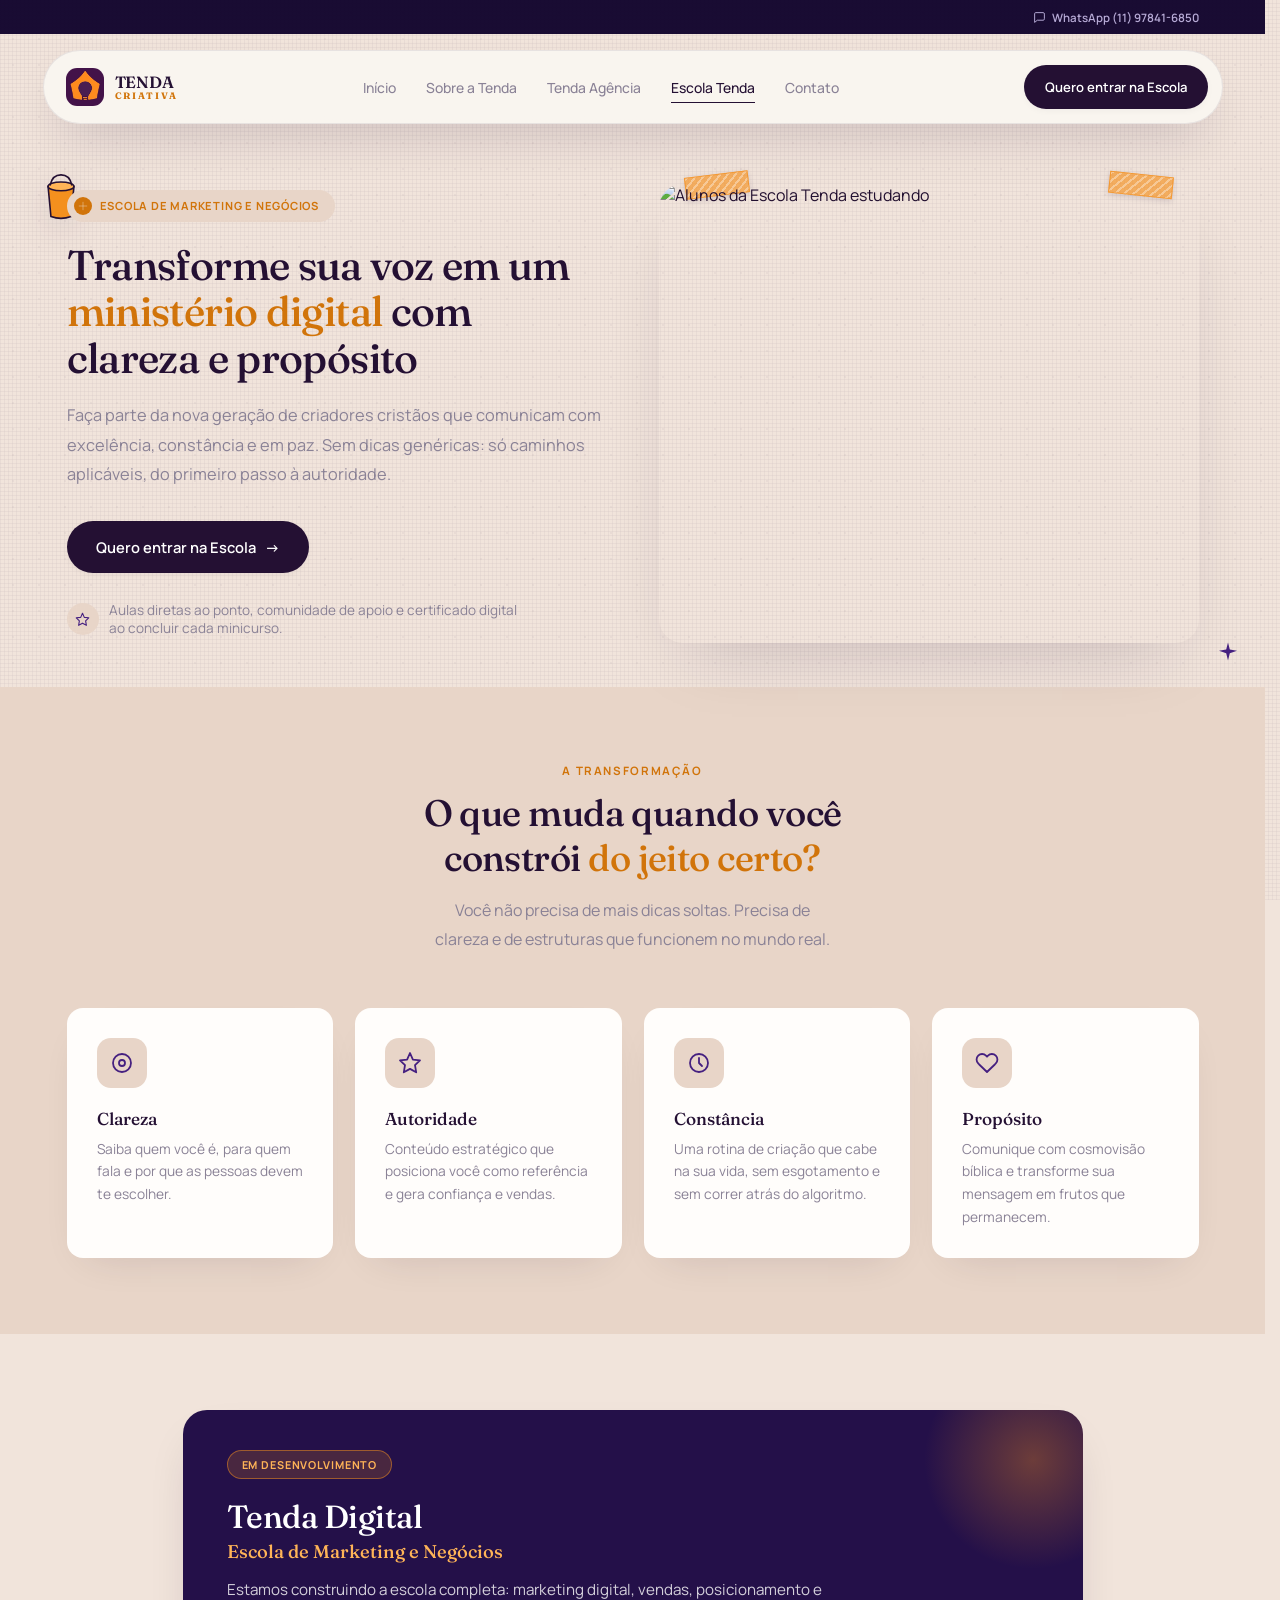
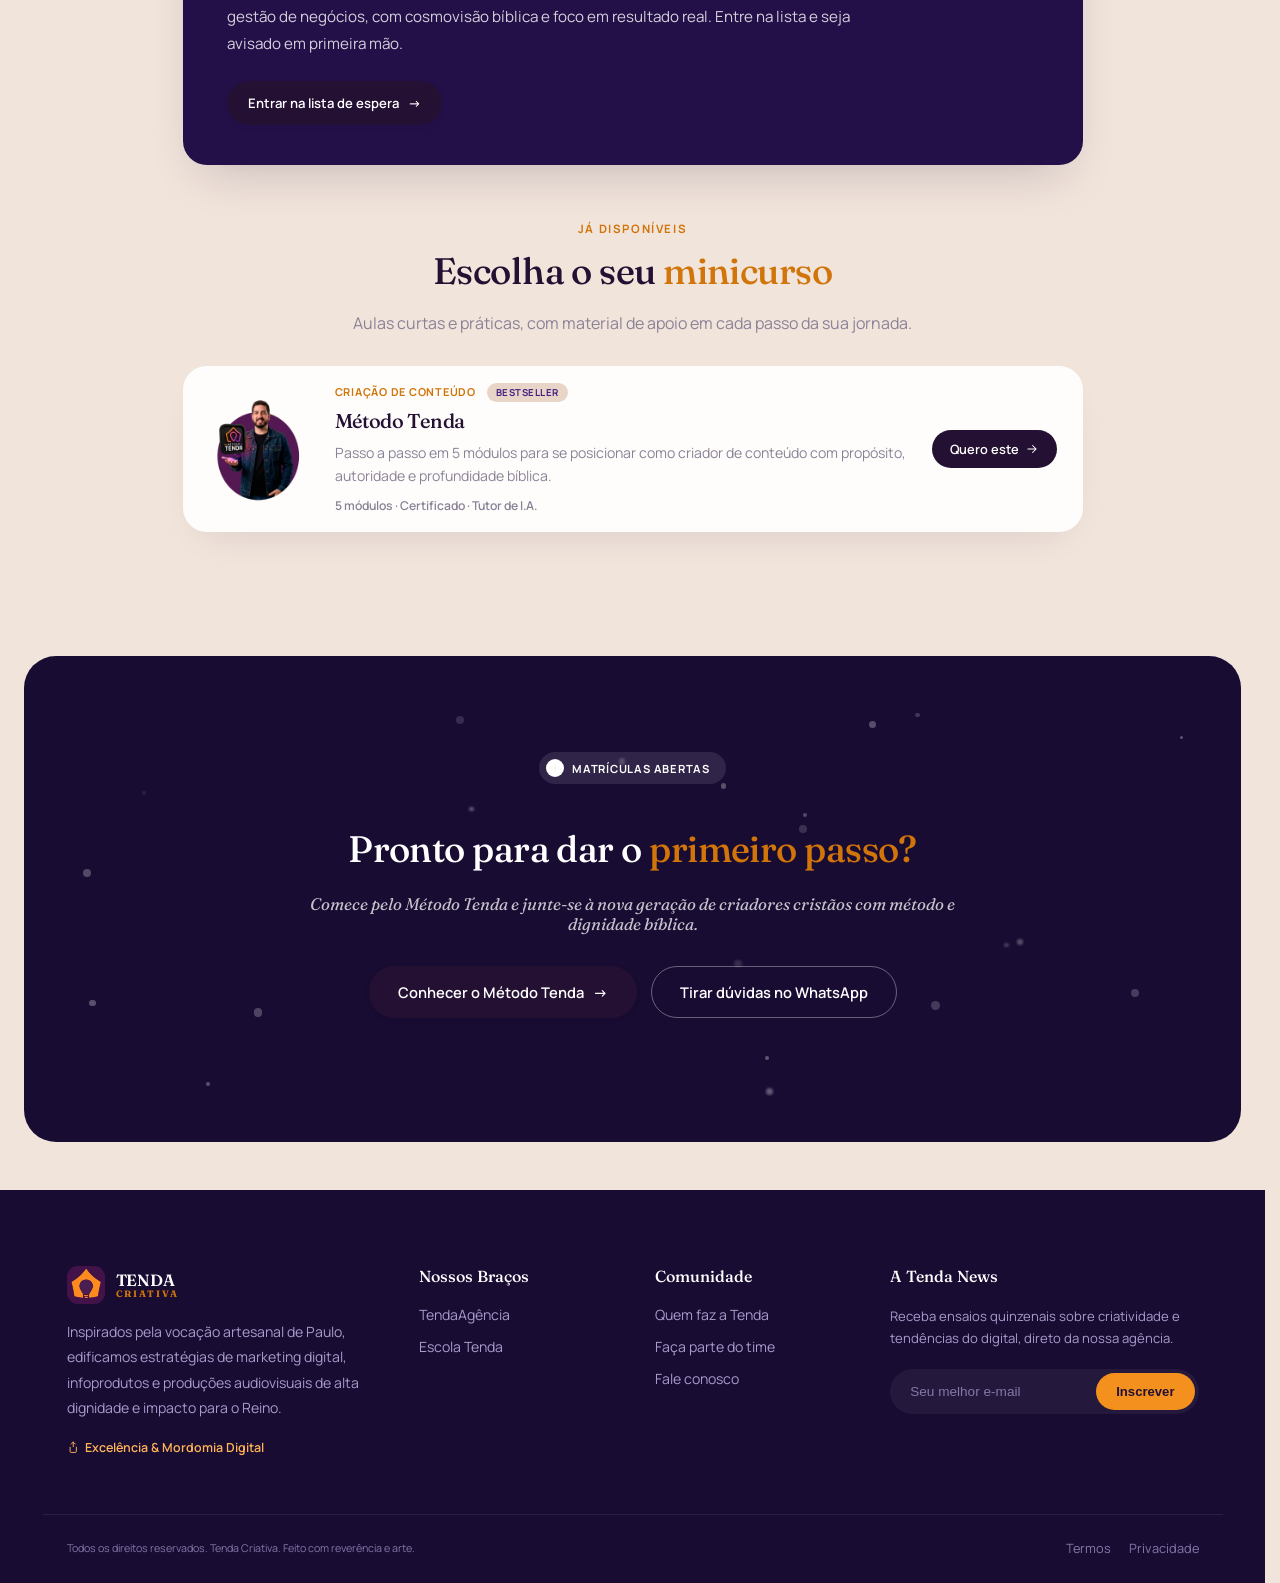
==== escola-tenda.html @ 38c7b7b1 "Add files via upload" ====
<!DOCTYPE html>
<html lang="pt-BR">
<head>
<meta charset="UTF-8">
<meta name="viewport" content="width=device-width, initial-scale=1.0">
<title>Escola Tenda | Cursos de Criação de Conteúdo para Cristãos</title>
<meta name="description" content="Escola Tenda: minicursos práticos para criadores de conteúdo cristãos. Aprenda a se posicionar com clareza, autoridade e propósito nas redes sociais.">
<meta name="keywords" content="curso de criação de conteúdo cristão, curso marketing digital cristão, escola tenda, minicurso para cristãos, posicionamento digital cristão">
<meta name="robots" content="index, follow, max-image-preview:large">
<meta name="author" content="Tenda Criativa">
<meta name="theme-color" content="#241049">
<link rel="canonical" href="https://www.tendacriativa.com.br/escola-tenda">
<meta property="og:type" content="website">
<meta property="og:locale" content="pt_BR">
<meta property="og:site_name" content="Tenda Criativa">
<meta property="og:title" content="Escola Tenda | Cursos de Criação de Conteúdo para Cristãos">
<meta property="og:description" content="Escola Tenda: minicursos práticos para criadores de conteúdo cristãos. Aprenda a se posicionar com clareza, autoridade e propósito nas redes sociais.">
<meta property="og:url" content="https://www.tendacriativa.com.br/escola-tenda">
<meta property="og:image" content="https://www.tendacriativa.com.br/assets/img/logo.jpg">
<meta name="twitter:card" content="summary_large_image">
<meta name="twitter:title" content="Escola Tenda | Cursos de Criação de Conteúdo para Cristãos">
<meta name="twitter:description" content="Escola Tenda: minicursos práticos para criadores de conteúdo cristãos. Aprenda a se posicionar com clareza, autoridade e propósito nas redes sociais.">
<meta name="twitter:image" content="https://www.tendacriativa.com.br/assets/img/logo.jpg">
<script type="application/ld+json">{"@context":"https://schema.org","@type":"EducationalOrganization","name":"Escola Tenda","url":"https://www.tendacriativa.com.br/escola-tenda","parent":{"@type":"Organization","name":"Tenda Criativa","url":"https://www.tendacriativa.com.br/"}}</script>
<link rel="preconnect" href="https://fonts.googleapis.com">
<link href="https://fonts.googleapis.com/css2?family=Fraunces:opsz,wght@9..144,500;9..144,600;9..144,700&family=Manrope:wght@400;500;600;700;800&display=swap" rel="stylesheet">
<link rel="stylesheet" href="assets/css/style.css">
<link rel="icon" type="image/jpeg" href="assets/img/logo.jpg">
</head>
<body>

<div class="bg-blobs" aria-hidden="true"></div>

<!-- HEADER -->
<header class="site-header" id="header">
  <div class="topbar">
    <div class="container">
      <a href="https://wa.me/5511978416850?text=Ol%C3%A1%2C%20vim%20do%20site%20e%20gostaria%20de%20mais%20informa%C3%A7%C3%B5es%20sobre%20a%20Tenda%20Criativa." target="_blank" rel="noopener"><svg class="icon" viewBox="0 0 24 24"><path d="M21 15a2 2 0 01-2 2H8l-5 4V5a2 2 0 012-2h14a2 2 0 012 2z"/></svg>WhatsApp (11) 97841-6850</a>
    </div>
  </div>
  <div class="header-bar">
    <div class="header-inner">
      <a href="home" class="logo">
        <span class="logo-mark"><img src="assets/img/logo.jpg" alt="Logo Tenda Criativa"></span>
        <span class="logo-word"><b>TENDA</b><span>CRIATIVA</span></span>
      </a>
      <nav class="nav" id="nav">
        <a href="home">Início</a>
        <a href="sobre">Sobre a Tenda</a>
        <a href="tenda-agencia">Tenda Agência</a>
        <a href="escola-tenda" class="active">Escola Tenda</a>
        <a href="https://wa.me/5511978416850?text=Ol%C3%A1%2C%20vim%20do%20site%20e%20gostaria%20de%20mais%20informa%C3%A7%C3%B5es%20sobre%20a%20Tenda%20Criativa." target="_blank" rel="noopener">Contato</a>
      </nav>
      <a href="#minicursos" class="btn btn-primary btn-sm">Quero entrar na Escola</a>
      <button class="menu-toggle" id="menuToggle" aria-label="menu">
        <span></span><span></span><span></span>
      </button>
    </div>
  </div>
</header>

<!-- HERO -->
<section class="class-hero">
  <div class="doodle-layer" aria-hidden="true">
    <div class="doodle" style="--r:-9deg;top:8%;left:3%;width:46px;height:52px;animation-delay:.4s">
      <svg viewBox="0 0 64 72"><path d="M14 24 L50 24 L46 66 Q32 71 18 66 Z" fill="#f4901e" stroke="#241033" stroke-width="2.2" stroke-linejoin="round"/><ellipse cx="32" cy="24" rx="18" ry="6" fill="#ffb457" stroke="#241033" stroke-width="2.2"/><path d="M17 22 Q20 8 32 8 Q44 8 47 22" fill="none" stroke="#241033" stroke-width="2.2" stroke-linecap="round"/></svg>
    </div>
    <div class="doodle" style="--r:8deg;bottom:4%;right:2%;width:24px;height:24px;animation-delay:1s">
      <svg viewBox="0 0 40 40"><path d="M20 4 L23 16 L35 18 L23 22 L20 34 L17 22 L5 18 L17 16 Z" fill="#452080"/></svg>
    </div>
  </div>
  <div class="container class-hero-grid">
    <div data-reveal>
      <span class="pill pill-orange"><span class="pill-dot"><svg viewBox="0 0 24 24"><path d="M12 2v20M2 12h20"/></svg></span>Escola de Marketing e Negócios</span>
      <h1>Transforme sua voz em um <span class="accent">ministério digital</span> com clareza e propósito</h1>
      <p class="hero-desc">Faça parte da nova geração de criadores cristãos que comunicam com excelência, constância e em paz. Sem dicas genéricas: só caminhos aplicáveis, do primeiro passo à autoridade.</p>
      <div class="hero-actions">
        <a href="#minicursos" class="btn btn-primary">Quero entrar na Escola <span class="arrow">→</span></a>
      </div>
      <div class="hero-tags">
        <span class="tag-icon"><svg class="icon" viewBox="0 0 24 24"><path d="M12 2l2.9 6.6L22 9.3l-5 4.9 1.2 7.1L12 17.9 5.8 21.3 7 14.2 2 9.3l7.1-.7z"/></svg></span>
        <p>Aulas diretas ao ponto, comunidade de apoio e certificado digital ao concluir cada minicurso.</p>
      </div>
    </div>
    <div class="hero-visual" data-reveal data-tilt>
      <div class="hero-card">
        <span class="tape" style="top:-10px;left:26px;transform:rotate(-7deg)"></span>
        <span class="tape" style="top:-10px;right:26px;transform:rotate(6deg)"></span>
        <div class="hero-img-wrap">
          <img src="https://images.unsplash.com/photo-1523240795612-9a054b0db644?q=80&w=1100&auto=format&fit=crop" alt="Alunos da Escola Tenda estudando">
        </div>
      </div>
    </div>
  </div>
</section>

<!-- TRANSFORMAÇÃO -->
<section class="section alt-bg">
  <div class="container">
    <div class="section-head center" data-reveal>
      <span class="eyebrow">A transformação</span>
      <h2>O que muda quando você constrói <span class="accent">do jeito certo?</span></h2>
      <p>Você não precisa de mais dicas soltas. Precisa de clareza e de estruturas que funcionem no mundo real.</p>
    </div>
    <div class="specialties-grid">
      <div class="specialty-card" data-reveal data-tilt>
        <span class="card-icon"><svg class="icon" viewBox="0 0 24 24"><circle cx="12" cy="12" r="9"/><circle cx="12" cy="12" r="3"/></svg></span>
        <strong>Clareza</strong>
        <p>Saiba quem você é, para quem fala e por que as pessoas devem te escolher.</p>
      </div>
      <div class="specialty-card" data-reveal data-tilt>
        <span class="card-icon"><svg class="icon" viewBox="0 0 24 24"><path d="M12 2l2.9 6.6L22 9.3l-5 4.9 1.2 7.1L12 17.9 5.8 21.3 7 14.2 2 9.3l7.1-.7z"/></svg></span>
        <strong>Autoridade</strong>
        <p>Conteúdo estratégico que posiciona você como referência e gera confiança e vendas.</p>
      </div>
      <div class="specialty-card" data-reveal data-tilt>
        <span class="card-icon"><svg class="icon" viewBox="0 0 24 24"><circle cx="12" cy="12" r="9"/><path d="M12 7v5l3 3"/></svg></span>
        <strong>Constância</strong>
        <p>Uma rotina de criação que cabe na sua vida, sem esgotamento e sem correr atrás do algoritmo.</p>
      </div>
      <div class="specialty-card" data-reveal data-tilt>
        <span class="card-icon"><svg class="icon" viewBox="0 0 24 24"><path d="M20.8 4.6a5.5 5.5 0 00-7.8 0L12 5.7l-1-1.1a5.5 5.5 0 00-7.8 7.8l1 1.1L12 21l7.8-7.5 1-1.1a5.5 5.5 0 000-7.8z"/></svg></span>
        <strong>Propósito</strong>
        <p>Comunique com cosmovisão bíblica e transforme sua mensagem em frutos que permanecem.</p>
      </div>
    </div>
  </div>
</section>

<!-- MINICURSOS -->
<section class="section" id="minicursos">
  <div class="container">
    <div class="mini-soon" data-reveal>
      <span class="mini-soon-badge">Em desenvolvimento</span>
      <h3>Tenda Digital</h3>
      <strong>Escola de Marketing e Negócios</strong>
      <p>Estamos construindo a escola completa: marketing digital, vendas, posicionamento e gestão de negócios, com cosmovisão bíblica e foco em resultado real. Entre na lista e seja avisado em primeira mão.</p>
      <a href="https://wa.me/5511978416850?text=Ol%C3%A1!%20Quero%20entrar%20na%20lista%20de%20espera%20da%20Tenda%20Digital%20(Escola%20de%20Marketing%20e%20Neg%C3%B3cios)." target="_blank" rel="noopener" class="btn btn-primary btn-sm">Entrar na lista de espera <span class="arrow">→</span></a>
    </div>

    <div class="section-head center" data-reveal style="margin:56px auto 28px">
      <span class="eyebrow">Já disponíveis</span>
      <h2>Escolha o seu <span class="accent">minicurso</span></h2>
      <p>Aulas curtas e práticas, com material de apoio em cada passo da sua jornada.</p>
    </div>
    <div class="mini-list">
      <a href="metodo-tenda" class="mini-item" data-reveal>
        <span class="mini-thumb"><img src="assets/img/marcos-metodo-tenda.webp" alt="Método Tenda" style="object-position:center 20%"></span>
        <span class="mini-body">
          <span class="course-cat">Criação de Conteúdo <em class="mini-badge">Bestseller</em></span>
          <h3>Método Tenda</h3>
          <p>Passo a passo em 5 módulos para se posicionar como criador de conteúdo com propósito, autoridade e profundidade bíblica.</p>
          <span class="mini-meta">5 módulos · Certificado · Tutor de I.A.</span>
        </span>
        <span class="mini-cta">
          <span class="btn-course">Quero este <svg class="icon" viewBox="0 0 24 24"><path d="M5 12h14M13 6l6 6-6 6"/></svg></span>
        </span>
      </a>

      <!-- CURSO OCULTO (reativar: remova este comentario) - Como Ler Livros e Criar Conteudos
      <a href="metodo-talmid" class="mini-item" data-reveal>
        <span class="mini-thumb"><img src="https://images.unsplash.com/photo-1524995997946-a1c2e315a42f?q=80&w=400&auto=format&fit=crop" alt="Como Ler Livros e Criar Conteúdos"></span>
        <span class="mini-body">
          <h3>Como Ler Livros e Criar Conteúdos</h3>
          <p>Aprenda a ler livros com estrutura e transforme cada leitura em posts, vídeos e ensinos para o seu conteúdo cristão.</p>
          <span class="mini-meta">6 aulas · Guia em PDF · I.A. de apoio</span>
        </span>
        <span class="mini-cta">
          <span class="btn-course">Quero este <svg class="icon" viewBox="0 0 24 24"><path d="M5 12h14M13 6l6 6-6 6"/></svg></span>
        </span>
      </a>
      -->
    </div>
  </div>
</section>

<!-- CTA -->
<section class="cta-section class-cta" data-reveal>
  <div class="cta-3d" id="ctaScene" aria-hidden="true"></div>
  <div class="container cta-inner">
    <span class="pill pill-light"><span class="pill-dot"><svg viewBox="0 0 24 24"><path d="M12 2v20M2 12h20"/></svg></span>Matrículas Abertas</span>
    <h2>Pronto para dar o <span class="accent">primeiro passo?</span></h2>
    <p class="cta-quote">Comece pelo Método Tenda e junte-se à nova geração de criadores cristãos com método e dignidade bíblica.</p>
    <div class="hero-actions center">
      <a href="metodo-tenda" class="btn btn-primary">Conhecer o Método Tenda <span class="arrow">→</span></a>
      <a href="https://wa.me/5511978416850?text=Ol%C3%A1%2C%20vim%20do%20site%20e%20gostaria%20de%20mais%20informa%C3%A7%C3%B5es%20sobre%20a%20Tenda%20Criativa." target="_blank" rel="noopener" class="btn btn-outline-light">Tirar dúvidas no WhatsApp</a>
    </div>
  </div>
</section>

<!-- FOOTER -->
<footer class="site-footer">
  <div class="container footer-grid">
    <div class="footer-brand">
      <a href="home" class="logo">
        <span class="logo-mark"><img src="assets/img/logo.jpg" alt="Logo Tenda Criativa"></span>
        <span class="logo-word"><b>TENDA</b><span>CRIATIVA</span></span>
      </a>
      <p>Inspirados pela vocação artesanal de Paulo, edificamos estratégias de marketing digital, infoprodutos e produções audiovisuais de alta dignidade e impacto para o Reino.</p>
      <span class="footer-tag"><svg class="icon" viewBox="0 0 24 24"><path d="M12 2v9M8 6l4-4 4 4M6 12v8a2 2 0 002 2h8a2 2 0 002-2v-8"/></svg>Excelência &amp; Mordomia Digital</span>
    </div>
    <div class="footer-col">
      <strong>Nossos Braços</strong>
      <a href="tenda-agencia">TendaAgência</a>
      <a href="escola-tenda">Escola Tenda</a>
    </div>
    <div class="footer-col">
      <strong>Comunidade</strong>
      <a href="sobre">Quem faz a Tenda</a>
      <a href="sobre#trabalhe-conosco">Faça parte do time</a>
      <a href="https://wa.me/5511978416850?text=Ol%C3%A1%2C%20vim%20do%20site%20e%20gostaria%20de%20mais%20informa%C3%A7%C3%B5es%20sobre%20a%20Tenda%20Criativa." target="_blank" rel="noopener">Fale conosco</a>
    </div>
    <div class="footer-col newsletter">
      <strong>A Tenda News</strong>
      <p>Receba ensaios quinzenais sobre criatividade e tendências do digital, direto da nossa agência.</p>
      <form class="news-form" onsubmit="return false;">
        <input type="email" placeholder="Seu melhor e-mail" required>
        <button type="submit">Inscrever</button>
      </form>
    </div>
  </div>
  <div class="container footer-bottom">
    <small>Todos os direitos reservados. Tenda Criativa. Feito com reverência e arte.</small>
    <div class="footer-links"><a href="#">Termos</a><a href="#">Privacidade</a></div>
  </div>
</footer>

<script src="assets/js/script.js"></script>
</body>
</html>
---- assets/css/style.css ----
:root{
  --purple-950:#190c33;
  --purple-900:#241049;
  --purple-800:#331764;
  --purple-700:#452080;
  --purple-600:#5a2ba3;
  --cream:#f1e4db;
  --cream-soft:#e8d5c8;
  --paper:#fffdfb;
  --orange:#f4901e;
  --orange-dark:#d1740a;
  --orange-light:#ffb457;
  --ink:#241033;
  --muted:#8a8296;
  --line:#ece7db;
  --line-soft:rgba(36,16,51,.08);
  --radius-lg:24px;
  --radius-md:16px;
  --radius-sm:10px;
  --shadow-xs:0 2px 8px -2px rgba(36,16,51,.06);
  --shadow-soft:0 30px 70px -32px rgba(36,16,51,.22);
  --shadow-card:0 16px 40px -22px rgba(36,16,51,.16);
  --shadow-lift:0 22px 50px -20px rgba(36,16,51,.24);
  --ease:cubic-bezier(.19,1,.22,1);
}

*{box-sizing:border-box;margin:0;padding:0;}
html{scroll-behavior:smooth;scrollbar-gutter:stable;overflow-y:scroll;}
body{
  font-family:'Manrope',sans-serif;
  color:var(--ink);
  background:var(--cream);
  overflow-x:clip;
  -webkit-font-smoothing:antialiased;
}
h1,h2,h3,.logo-word,.display{font-family:'Fraunces',serif;font-weight:500;letter-spacing:-.015em;}
img{max-width:100%;display:block;}
a{text-decoration:none;color:inherit;}
ul{list-style:none;}
.container{max-width:1180px;margin:0 auto;padding:0 24px;position:relative;z-index:2;}
::selection{background:var(--orange);color:#fff;}

/* canvas-cloth backdrop: woven texture + paper grain, no AI blur-blobs */
.bg-blobs{position:fixed;inset:0;z-index:0;pointer-events:none;
  background-image:
    repeating-linear-gradient(90deg, rgba(36,16,51,.05) 0 1px, transparent 1px 4px),
    repeating-linear-gradient(0deg, rgba(36,16,51,.05) 0 1px, transparent 1px 4px),
    radial-gradient(rgba(36,16,51,.05) 1px, transparent 1px);
  background-size:4px 4px,4px 4px,26px 26px;
  opacity:.7;
}
.blob{display:none;}

/* ===== Creative doodle layer: paint cans, pencils, pens scattered like a desk ===== */
.doodle-layer{position:absolute;inset:0;overflow:hidden;pointer-events:none;z-index:1;}
.doodle{position:absolute;filter:drop-shadow(0 10px 16px rgba(36,16,51,.10));animation:doodle-float 7s ease-in-out infinite;}
.doodle svg{display:block;width:100%;height:100%;}
@keyframes doodle-float{0%,100%{transform:translateY(0) rotate(var(--r,0deg));}50%{transform:translateY(-10px) rotate(calc(var(--r,0deg) + 2deg));}}

.tape{position:absolute;width:64px;height:22px;background:rgba(244,144,30,.65);border:1px solid rgba(244,144,30,.7);box-shadow:0 2px 6px rgba(36,16,51,.15);}
.tape::before{content:'';position:absolute;inset:0;background:repeating-linear-gradient(135deg,rgba(255,255,255,.35) 0 2px,transparent 2px 6px);}

/* Buttons — clean, minimal, single soft shadow */
.btn{display:inline-flex;align-items:center;gap:9px;padding:15px 28px;border-radius:100px;font-weight:600;font-size:.92rem;transition:transform .3s var(--ease),box-shadow .3s var(--ease),background .25s,border-color .25s;white-space:nowrap;border:1px solid transparent;}
.btn-primary{background:var(--ink);color:#fff;box-shadow:var(--shadow-xs);}
.btn-primary:hover{background:var(--orange);color:var(--ink);transform:translateY(-2px);box-shadow:var(--shadow-card);}
.btn-ghost{background:transparent;color:var(--ink);border:1px solid var(--line-soft);}
.btn-ghost:hover{border-color:var(--ink);transform:translateY(-2px);}
.btn-outline-light{background:transparent;color:#fff;border:1px solid rgba(255,255,255,.35);}
.btn-outline-light:hover{background:rgba(255,255,255,.1);border-color:#fff;transform:translateY(-2px);}
.btn-sm{padding:12px 20px;font-size:.82rem;}
.arrow{transition:transform .3s;}
.btn:hover .arrow{transform:translateX(4px);}
.icon{width:1em;height:1em;display:inline-block;stroke:currentColor;fill:none;stroke-width:1.8;stroke-linecap:round;stroke-linejoin:round;vertical-align:-0.14em;}

.pill{display:inline-flex;align-items:center;gap:8px;padding:7px 16px 7px 7px;border-radius:100px;font-size:.7rem;font-weight:700;letter-spacing:.07em;text-transform:uppercase;margin-bottom:20px;background:var(--cream-soft);}
.pill .pill-dot{width:18px;height:18px;border-radius:50%;background:currentColor;display:flex;align-items:center;justify-content:center;}
.pill .pill-dot svg{width:10px;height:10px;stroke:var(--cream);}
.pill-orange{color:var(--orange-dark);}
.pill-purple{color:var(--purple-700);}
.pill-light{color:#fff;background:rgba(255,255,255,.1);}

.eyebrow{font-size:.72rem;font-weight:700;letter-spacing:.14em;text-transform:uppercase;color:var(--orange-dark);display:block;margin-bottom:12px;}

.accent{color:var(--orange-dark);}
.accent-underline{position:relative;white-space:nowrap;}
.accent-underline svg{position:absolute;left:0;bottom:-4px;width:100%;height:8px;color:var(--orange);opacity:.55;}

/* HEADER — thin utility strip (scrolls away) + floating rounded nav pill (sobreposto) */
.site-header{display:contents;}
.topbar{background:var(--purple-950);color:#b7abd6;}
.topbar .container{display:flex;justify-content:flex-end;align-items:center;height:34px;gap:26px;}
.topbar a{color:#b7abd6;font-size:.72rem;font-weight:600;display:inline-flex;align-items:center;gap:6px;transition:color .2s;}
.topbar a:hover{color:#fff;}
.topbar .icon{width:13px;height:13px;}
.header-bar{position:sticky;top:16px;z-index:100;width:calc(100% - 48px);max-width:1180px;margin:16px auto 0;border-radius:100px;background:rgba(250,247,241,.92);backdrop-filter:blur(16px);border:1px solid var(--line-soft);box-shadow:var(--shadow-lift);}
.header-inner{display:flex;align-items:center;justify-content:space-between;height:72px;gap:24px;padding:0 14px 0 22px;position:relative;}
.logo{display:flex;align-items:center;gap:11px;}
.logo-mark{width:38px;height:38px;border-radius:11px;overflow:hidden;flex-shrink:0;}
.logo-mark img{width:100%;height:100%;object-fit:cover;display:block;}
.logo-word{display:flex;flex-direction:column;line-height:1;}
.logo-word b{font-size:1.02rem;font-weight:600;color:var(--ink);letter-spacing:-.01em;}
.logo-word span{font-size:.58rem;font-weight:700;letter-spacing:.18em;color:var(--orange-dark);}
.nav{display:flex;gap:30px;}
.nav a{font-size:.87rem;font-weight:500;color:var(--muted);position:relative;padding:6px 0;transition:color .25s;}
.nav a:hover,.nav a.active{color:var(--ink);}
.nav a::after{content:'';position:absolute;left:0;bottom:0;width:0;height:1px;background:var(--ink);transition:width .3s var(--ease);}
.nav a:hover::after,.nav a.active::after{width:100%;}
.menu-toggle{display:none;flex-direction:column;gap:5px;background:none;border:none;cursor:pointer;}
.menu-toggle span{width:22px;height:1.5px;background:var(--ink);}

/* HERO */
.hero{padding:76px 0 60px;position:relative;}
.hero-grid{display:grid;grid-template-columns:1.05fr .95fr;gap:64px;align-items:center;}
.hero-copy h1{font-size:3.6rem;line-height:1.06;font-weight:500;margin-bottom:24px;}
.hero-desc{color:var(--muted);font-size:1.02rem;line-height:1.8;margin-bottom:16px;max-width:560px;}
.hero-actions{display:flex;gap:14px;margin:32px 0 28px;flex-wrap:wrap;}
.hero-actions.center{justify-content:center;}
.hero-tags{display:flex;align-items:center;gap:10px;flex-wrap:wrap;}
.hero-tags .tag-icon{width:32px;height:32px;border-radius:50%;background:var(--cream-soft);display:flex;align-items:center;justify-content:center;color:var(--purple-700);}
.hero-tags .tag-icon svg{width:15px;height:15px;}
.hero-tags p{color:var(--muted);font-size:.85rem;max-width:420px;}

.hero-visual{position:relative;}
.hero-card{border-radius:var(--radius-lg);overflow:hidden;box-shadow:var(--shadow-soft);transition:transform .4s var(--ease);}
.hero-img-wrap{aspect-ratio:4/3.4;overflow:hidden;}
.hero-img-wrap img{width:100%;height:100%;object-fit:cover;filter:grayscale(.1) contrast(1.02);}

.badge-float{position:absolute;background:var(--paper);border-radius:16px;box-shadow:var(--shadow-lift);padding:13px 17px;display:flex;align-items:center;gap:11px;animation:floaty 6s ease-in-out infinite;z-index:3;}
.badge-float strong{display:block;font-size:1.05rem;font-family:'Fraunces',serif;font-weight:500;}
.badge-float small{color:var(--muted);font-size:.7rem;font-weight:600;}
.badge-top{top:-16px;right:24px;animation-delay:.2s;}
.badge-mid{bottom:96px;right:-24px;max-width:220px;animation-delay:1.2s;}
.badge-mid p{font-size:.78rem;font-weight:600;color:var(--purple-800);line-height:1.35;}
.badge-bottom{bottom:-16px;left:24px;animation-delay:2s;}
.badge-icon{width:20px;height:20px;color:var(--orange-dark);flex-shrink:0;}
.star{color:var(--orange);width:17px;height:17px;flex-shrink:0;}
@keyframes floaty{0%,100%{transform:translateY(0);}50%{transform:translateY(-8px);}}

/* STATS BAR */
.stats-bar{margin:14px 0 96px;}
.stats-grid{background:var(--purple-900);color:#fff;border-radius:var(--radius-lg);box-shadow:var(--shadow-card);padding:38px 44px;display:grid;grid-template-columns:repeat(3,1fr);gap:24px;}
.stat-item{display:flex;align-items:center;gap:16px;}
.stat-icon{width:46px;height:46px;color:var(--orange);background:rgba(255,255,255,.07);border-radius:13px;display:flex;align-items:center;justify-content:center;flex-shrink:0;}
.stat-icon svg{width:20px;height:20px;}
.stat-item strong{font-size:1.2rem;display:block;font-family:'Fraunces',serif;font-weight:500;}
.stat-item small{color:#b7abd6;font-size:.8rem;}

/* SECTIONS */
.section{padding:76px 0;position:relative;}
.section.pt-sm{padding-top:10px;}
.section.pb-sm{padding-bottom:40px;}
.section.alt-bg{background:var(--cream-soft);}
.section-head{max-width:600px;margin-bottom:54px;}
.section-head.center{margin-left:auto;margin-right:auto;text-align:center;}
.section-head.split{display:flex;justify-content:space-between;align-items:flex-end;gap:30px;max-width:none;}
.section-head h2{font-size:2.3rem;margin-bottom:16px;font-weight:500;}
.section-head p{color:var(--muted);line-height:1.8;}
.link-arrow{font-weight:600;color:var(--ink);white-space:nowrap;transition:opacity .3s,transform .3s;display:inline-flex;align-items:center;gap:6px;opacity:.85;}
.tenda-card.alt .link-arrow{color:#fff;}
.link-arrow:hover{opacity:1;transform:translateX(4px);}

/* TENDA CARDS */
.cards-grid{display:grid;grid-template-columns:1fr 1fr;gap:24px;}
.tenda-card{background:var(--paper);border-radius:var(--radius-lg);padding:38px;box-shadow:var(--shadow-card);transition:transform .4s var(--ease),box-shadow .4s var(--ease);}
.tenda-card:hover{transform:translateY(-6px);box-shadow:var(--shadow-lift);}
.tenda-card.alt{background:var(--purple-900);color:#fff;}
.card-icon{width:50px;height:50px;border-radius:14px;background:var(--cream-soft);color:var(--purple-700);display:flex;align-items:center;justify-content:center;margin-bottom:20px;}
.tenda-card.alt .card-icon{background:rgba(255,255,255,.08);color:var(--orange);}
.card-icon svg{width:24px;height:24px;}
.tag-label{display:inline-block;color:var(--purple-700);font-size:.68rem;font-weight:700;margin-bottom:16px;letter-spacing:.08em;text-transform:uppercase;}
.tenda-card.alt .tag-label{color:var(--orange-light);}
.tenda-card h3{font-size:1.5rem;margin-bottom:12px;font-weight:500;}
.tenda-card p{color:var(--muted);line-height:1.8;margin-bottom:22px;font-size:.94rem;}
.tenda-card.alt p{color:#c3b6e2;}
.chips{display:flex;flex-wrap:wrap;gap:8px;margin-bottom:20px;}
.chips span{font-size:.74rem;font-weight:600;padding:5px 13px;border-radius:100px;background:var(--cream-soft);color:var(--purple-700);}
.tenda-card.alt .chips span{background:rgba(255,255,255,.08);color:#fff;}

/* METHOD */
.method-grid{display:grid;grid-template-columns:1fr 1fr;gap:64px;align-items:center;}
.method-copy h2{font-size:2.2rem;margin:10px 0 16px;font-weight:500;}
.method-copy>p{color:var(--muted);line-height:1.8;margin-bottom:32px;max-width:480px;}
.method-list{display:flex;flex-direction:column;gap:28px;}
.method-list li{display:flex;gap:20px;}
.method-list .num{font-family:'Fraunces',serif;font-weight:500;color:var(--orange-dark);font-size:1.05rem;background:var(--cream-soft);width:42px;height:42px;border-radius:12px;display:flex;align-items:center;justify-content:center;flex-shrink:0;}
.method-list strong{display:block;margin-bottom:5px;font-size:1.02rem;font-family:'Fraunces',serif;font-weight:500;}
.method-list p{color:var(--muted);font-size:.9rem;line-height:1.7;}

.method-visual{}
.chart-card{background:var(--purple-950);color:#fff;border-radius:var(--radius-lg);padding:28px;box-shadow:var(--shadow-soft);}
.chart-card-head{display:flex;align-items:center;gap:14px;margin-bottom:20px;}
.dots{display:flex;gap:6px;}
.dots i{width:8px;height:8px;border-radius:50%;background:#544878;display:inline-block;}
.dots i:nth-child(1){background:var(--orange);}
.dots i:nth-child(2){background:#f5c518;}
.dots i:nth-child(3){background:#3ddc84;}
.chart-card-head small{color:#a99bc9;font-size:.65rem;letter-spacing:.1em;font-weight:600;}
.progress-checklist{display:flex;flex-direction:column;gap:12px;margin-bottom:20px;}
.progress-row{display:flex;align-items:center;gap:12px;background:rgba(255,255,255,.04);border-radius:12px;padding:11px 14px;}
.progress-letter{width:28px;height:28px;border-radius:8px;background:rgba(244,144,30,.16);color:var(--orange-light);font-family:'Fraunces',serif;font-weight:600;font-size:.85rem;display:flex;align-items:center;justify-content:center;flex-shrink:0;}
.progress-letter svg{width:14px;height:14px;fill:none;stroke:currentColor;stroke-width:2;stroke-linecap:round;stroke-linejoin:round;}
.progress-row.done .progress-letter{background:var(--orange);color:var(--ink);}
.progress-label{flex:1;font-size:.84rem;color:#d8cdef;}
.progress-row.done .progress-label{color:#fff;}
.progress-status{width:20px;height:20px;border-radius:50%;flex-shrink:0;display:flex;align-items:center;justify-content:center;border:1.5px solid rgba(255,255,255,.2);}
.progress-row.done .progress-status{background:#3ddc84;border-color:#3ddc84;}
.progress-status svg{width:11px;height:11px;stroke:#0d1b12;stroke-width:3;opacity:0;}
.progress-row.done .progress-status svg{opacity:1;}
.progress-bar-track{height:8px;border-radius:100px;background:rgba(255,255,255,.08);overflow:hidden;margin-bottom:22px;}
.progress-bar-fill{height:100%;width:0;border-radius:100px;background:linear-gradient(90deg,var(--orange),var(--orange-light));transition:width 1.2s cubic-bezier(.19,1,.22,1) .3s;}
[data-reveal].in-view .progress-bar-fill{width:var(--progress,80%);}

.chart-metrics{display:grid;grid-template-columns:repeat(3,1fr);gap:10px;}
.chart-metrics div{background:rgba(255,255,255,.05);border-radius:12px;padding:14px;text-align:center;}
.chart-metrics strong{display:block;font-size:1.15rem;color:var(--orange-light);font-family:'Fraunces',serif;font-weight:500;}
.chart-metrics small{color:#a99bc9;font-size:.65rem;}

/* CTA */
.cta-section{position:relative;background:var(--purple-950);border-radius:32px;margin:48px 24px;padding:96px 24px;overflow:hidden;text-align:center;color:#fff;}
.cta-3d{position:absolute;inset:0;z-index:0;opacity:.6;}
.cta-inner{max-width:740px;margin:0 auto;}
.cta-inner h2{font-size:2.3rem;line-height:1.35;margin:20px 0;font-weight:500;}
.cta-quote{font-style:italic;font-size:1.05rem;opacity:.75;margin-bottom:12px;font-family:'Fraunces',serif;}

/* TEAM */
.team-grid{display:grid;grid-template-columns:repeat(4,1fr);gap:22px;margin-bottom:56px;}
.team-grid.compact{grid-template-columns:repeat(2,minmax(0,260px));justify-content:center;max-width:620px;margin-left:auto;margin-right:auto;}
.team-card{background:var(--paper);border-radius:var(--radius-md);overflow:hidden;box-shadow:var(--shadow-card);transition:transform .35s var(--ease),box-shadow .35s var(--ease);}
.team-card:hover{transform:translateY(-5px);box-shadow:var(--shadow-lift);}
.team-card img{aspect-ratio:1/1;object-fit:cover;filter:grayscale(.2) contrast(1.02);}
.team-more-badge{aspect-ratio:1/1;background:var(--purple-900);color:#fff;display:flex;flex-direction:column;align-items:center;justify-content:center;gap:4px;}
.team-more-badge svg{width:26px;height:26px;color:var(--orange-light);}
.team-more-badge strong{font-family:'Fraunces',serif;font-size:1.8rem;font-weight:600;}
.team-info{padding:19px;}
.team-role{font-size:.65rem;font-weight:700;color:var(--orange-dark);letter-spacing:.09em;text-transform:uppercase;}
.team-info strong{display:block;font-size:1.05rem;margin:7px 0 6px;font-family:'Fraunces',serif;font-weight:500;}
.team-info small{color:var(--muted);font-size:.82rem;line-height:1.55;}

.manifesto{background:var(--paper);border-radius:var(--radius-md);box-shadow:var(--shadow-card);border-left:3px solid var(--orange);padding:34px 38px;margin-bottom:44px;}
.manifesto p{font-style:italic;color:var(--ink);line-height:1.8;margin-bottom:16px;font-size:1.05rem;font-family:'Fraunces',serif;font-weight:500;}
.manifesto-foot{display:flex;justify-content:space-between;align-items:center;flex-wrap:wrap;gap:10px;}
.manifesto-foot span{color:var(--muted);font-size:.82rem;font-weight:600;}

.nav-chips{background:var(--cream-soft);border-radius:var(--radius-md);padding:28px 32px;display:flex;justify-content:space-between;align-items:center;flex-wrap:wrap;gap:16px;}
.nav-chips>span{font-weight:600;font-size:.9rem;display:flex;align-items:center;gap:8px;color:var(--ink);}
.nav-chips .chips a{background:var(--paper);padding:10px 18px;border-radius:100px;font-weight:600;font-size:.8rem;transition:transform .25s,box-shadow .25s;display:inline-flex;align-items:center;gap:6px;box-shadow:var(--shadow-xs);}
.nav-chips .chips a:hover{transform:translateY(-3px);box-shadow:var(--shadow-card);}
.nav-chips .chip-primary{background:var(--ink)!important;color:#fff;}

/* FOOTER */
.site-footer{background:var(--purple-950);color:#cabfe4;padding:76px 0 26px;}
.footer-grid{display:grid;grid-template-columns:1.6fr 1fr 1fr 1.3fr;gap:40px;margin-bottom:56px;}
.footer-brand .logo-word b{color:#fff;}
.footer-brand p{color:#a89bcb;font-size:.88rem;line-height:1.8;margin:15px 0 16px;}
.footer-tag{font-size:.78rem;color:var(--orange-light);font-weight:600;display:inline-flex;align-items:center;gap:6px;}
.footer-col{display:flex;flex-direction:column;gap:13px;}
.footer-col strong{color:#fff;margin-bottom:6px;font-family:'Fraunces',serif;font-weight:500;}
.footer-col a{color:#a89bcb;font-size:.88rem;transition:color .3s;}
.footer-col a:hover{color:#fff;}
.newsletter p{color:#a89bcb;font-size:.82rem;line-height:1.7;}
.news-form{display:flex;margin-top:6px;border-radius:100px;overflow:hidden;background:rgba(255,255,255,.05);padding:4px;}
.news-form input{flex:1;background:transparent;border:none;padding:11px 16px;color:#fff;font-size:.85rem;outline:none;}
.news-form input::placeholder{color:#8577a8;}
.news-form button{background:var(--orange);color:#241033;border:none;padding:11px 20px;border-radius:100px;font-weight:700;font-size:.82rem;cursor:pointer;transition:background .3s;}
.news-form button:hover{background:var(--orange-dark);}
.footer-bottom{display:flex;justify-content:space-between;align-items:center;border-top:1px solid rgba(255,255,255,.08);padding-top:24px;color:#8577a8;font-size:.8rem;flex-wrap:wrap;gap:10px;}
.footer-links{display:flex;gap:18px;}
.footer-links a:hover{color:#fff;}

/* Reveal animation */
[data-reveal]{opacity:0;transform:translateY(24px);transition:opacity .7s var(--ease),transform .7s var(--ease);}
[data-reveal].in-view{opacity:1;transform:translateY(0);}

/* ============ SOBRE PAGE ============ */
.page-hero{padding:64px 0 54px;position:relative;}
.page-hero-grid{display:grid;grid-template-columns:1fr .8fr;gap:52px;align-items:center;}
.page-hero-grid.align-top{align-items:flex-start;}
.text-col h2{font-size:2.1rem;margin-bottom:18px;}
.text-col p{color:var(--muted);line-height:1.8;margin-bottom:16px;}
.text-col p:last-child{margin-bottom:0;}
.text-col.wide{max-width:760px;margin-bottom:44px;}
.page-hero h1{font-size:2.9rem;line-height:1.12;margin-bottom:20px;font-weight:500;}
.page-hero p{color:var(--muted);line-height:1.8;font-size:1.02rem;max-width:520px;}
.stat-strip{display:flex;gap:0;border-radius:var(--radius-md);overflow:hidden;background:var(--paper);box-shadow:var(--shadow-card);}
.stat-strip>div{flex:1;padding:24px 18px;text-align:center;border-right:1px solid var(--line);}
.stat-strip>div:last-child{border-right:none;}
.stat-strip strong{display:block;font-size:1.6rem;font-family:'Fraunces',serif;color:var(--purple-800);font-weight:500;}
.stat-strip small{color:var(--muted);font-size:.72rem;font-weight:700;text-transform:uppercase;letter-spacing:.05em;}

.timeline{display:flex;flex-direction:column;gap:0;max-width:760px;margin:0 auto;}
.timeline-item{display:grid;grid-template-columns:90px 30px 1fr;gap:0;padding-bottom:46px;position:relative;}
.timeline-item:last-child{padding-bottom:0;}
.timeline-year{font-family:'Fraunces',serif;font-weight:500;color:var(--orange-dark);font-size:1.1rem;padding-top:2px;}
.timeline-rail{display:flex;flex-direction:column;align-items:center;}
.timeline-dot{width:11px;height:11px;border-radius:50%;background:var(--orange);flex-shrink:0;}
.timeline-line{flex:1;width:1px;background:var(--line);margin-top:8px;}
.timeline-item:last-child .timeline-line{display:none;}
.timeline-body strong{display:block;font-family:'Fraunces',serif;font-size:1.15rem;margin-bottom:7px;font-weight:500;}
.timeline-body p{color:var(--muted);font-size:.92rem;line-height:1.75;}

.values-grid{display:grid;grid-template-columns:repeat(3,1fr);gap:22px;}
.value-card{background:var(--paper);border-radius:var(--radius-md);padding:30px;box-shadow:var(--shadow-card);transition:transform .35s var(--ease),box-shadow .35s var(--ease);}
.value-card:hover{transform:translateY(-5px);box-shadow:var(--shadow-lift);}
.value-card .card-icon{margin-bottom:16px;}
.value-card + .value-card{margin-top:18px;}
.value-card strong{display:block;font-family:'Fraunces',serif;font-size:1.1rem;margin-bottom:9px;font-weight:500;}
.value-card p{color:var(--muted);font-size:.88rem;line-height:1.7;}

.verse-block{background:var(--purple-900);color:#fff;border-radius:var(--radius-lg);padding:60px 48px;text-align:center;position:relative;overflow:hidden;}
.verse-block p{font-family:'Fraunces',serif;font-style:italic;font-size:1.5rem;line-height:1.5;max-width:680px;margin:0 auto 20px;font-weight:500;}
.verse-block span{color:var(--orange-light);font-weight:600;font-size:.85rem;letter-spacing:.06em;text-transform:uppercase;}

/* ============ TENDACLASS PAGE ============ */
.class-hero{padding:60px 0 44px;position:relative;}
.class-hero-grid{display:grid;grid-template-columns:1fr 1fr;gap:52px;align-items:center;}
.class-hero h1{font-size:2.6rem;line-height:1.12;margin-bottom:20px;font-weight:500;}
.video-card{position:relative;border-radius:var(--radius-lg);overflow:hidden;box-shadow:var(--shadow-soft);aspect-ratio:16/11;}
button.video-card{display:block;width:100%;padding:0;border:none;background:none;font:inherit;cursor:pointer;}
.video-play{transition:background .25s;}
button.video-card:hover .video-play{background:linear-gradient(0deg,rgba(25,12,51,.62),rgba(25,12,51,.1));}
button.video-card:hover .play-btn{transform:scale(1.08);}

/* VIDEO MODAL */
.video-modal{position:fixed;inset:0;z-index:200;display:none;align-items:center;justify-content:center;padding:24px;}
.video-modal.open{display:flex;}
.video-modal-backdrop{position:absolute;inset:0;background:rgba(25,12,51,.86);}
.video-modal-box{position:relative;width:100%;max-width:920px;z-index:1;}
.video-modal-close{position:absolute;top:-46px;right:0;width:36px;height:36px;border-radius:50%;background:rgba(255,255,255,.12);color:#fff;border:none;display:flex;align-items:center;justify-content:center;cursor:pointer;transition:background .25s;}
.video-modal-close:hover{background:rgba(255,255,255,.22);}
.video-modal-close svg{width:18px;height:18px;}
.video-modal-frame{position:relative;width:100%;aspect-ratio:16/9;border-radius:var(--radius-md);overflow:hidden;box-shadow:var(--shadow-soft);background:#000;}
.video-modal-frame iframe{position:absolute;inset:0;width:100%;height:100%;border:none;}
.video-card img{width:100%;height:100%;object-fit:cover;}
.video-play{position:absolute;inset:0;display:flex;align-items:center;justify-content:center;background:linear-gradient(0deg,rgba(25,12,51,.5),rgba(25,12,51,.02));}
.play-btn{width:62px;height:62px;border-radius:50%;background:rgba(255,255,255,.95);display:flex;align-items:center;justify-content:center;color:var(--ink);box-shadow:0 12px 30px rgba(0,0,0,.25);transition:transform .3s;}
.play-btn:hover{transform:scale(1.08);}
.play-btn svg{width:22px;height:22px;margin-left:3px;}
.video-caption{position:absolute;bottom:18px;left:18px;background:rgba(255,255,255,.95);border-radius:100px;padding:9px 16px;font-size:.76rem;font-weight:600;display:flex;align-items:center;gap:8px;}
.video-caption .dot-live{width:7px;height:7px;border-radius:50%;background:#e74c3c;animation:pulse 1.6s infinite;}
@keyframes pulse{0%,100%{opacity:1;}50%{opacity:.3;}}

.filter-bar{display:flex;flex-wrap:wrap;align-items:center;gap:10px;margin-bottom:36px;}
.filter-btn{padding:10px 19px;border-radius:100px;border:1px solid var(--line-soft);background:var(--paper);font-weight:600;font-size:.82rem;cursor:pointer;transition:all .25s;color:var(--ink);}
.filter-btn:hover{border-color:var(--ink);}
.filter-btn.active{background:var(--ink);color:#fff;border-color:var(--ink);}
.search-mini{margin-left:auto;display:flex;align-items:center;gap:8px;background:var(--paper);border:1px solid var(--line-soft);border-radius:100px;padding:9px 17px;}
.search-mini input{border:none;background:transparent;outline:none;font-size:.85rem;width:160px;}
.search-mini svg{width:15px;height:15px;color:var(--muted);flex-shrink:0;}

.courses-grid{display:grid;grid-template-columns:repeat(2,1fr);gap:24px;margin-bottom:64px;}
.course-card{background:var(--paper);border-radius:var(--radius-lg);overflow:hidden;box-shadow:var(--shadow-card);transition:transform .35s var(--ease),box-shadow .35s var(--ease);}
.course-card:hover{transform:translateY(-6px);box-shadow:var(--shadow-lift);}
.course-thumb{position:relative;aspect-ratio:16/9;overflow:hidden;}
.course-thumb img{width:100%;height:100%;object-fit:cover;transition:transform .6s var(--ease);}
.course-card:hover .course-thumb img{transform:scale(1.05);}
.course-badge{position:absolute;top:14px;left:14px;background:var(--paper);color:var(--ink);font-size:.64rem;font-weight:700;text-transform:uppercase;letter-spacing:.05em;padding:7px 13px;border-radius:100px;}
.course-badge.alt{background:var(--purple-900);color:#fff;}
.course-body{padding:24px;}
.course-cat{font-size:.68rem;font-weight:700;color:var(--orange-dark);text-transform:uppercase;letter-spacing:.07em;margin-bottom:9px;display:block;}
.course-body h3{font-size:1.18rem;margin-bottom:11px;line-height:1.35;font-weight:500;}
.course-body p{color:var(--muted);font-size:.86rem;line-height:1.65;margin-bottom:18px;}
.course-meta{display:flex;flex-wrap:wrap;gap:14px;margin-bottom:20px;}
.course-meta span{display:flex;align-items:center;gap:6px;font-size:.76rem;color:var(--muted);font-weight:500;}
.course-meta svg{width:14px;height:14px;color:var(--purple-700);}
.course-foot{display:flex;align-items:center;justify-content:space-between;border-top:1px solid var(--line);padding-top:18px;}
.course-price small{display:block;color:var(--muted);font-size:.68rem;text-decoration:line-through;}
.course-price strong{font-size:1.2rem;color:var(--purple-800);font-family:'Fraunces',serif;font-weight:500;}
.btn-course{background:var(--ink);color:#fff;padding:10px 18px;border-radius:100px;font-weight:600;font-size:.8rem;transition:background .25s;}
.btn-course:hover{background:var(--orange);color:var(--ink);}

.mini-list{display:flex;flex-direction:column;gap:16px;max-width:900px;margin:0 auto;}
.mini-item{display:grid;grid-template-columns:110px 1fr auto;gap:24px;align-items:center;background:var(--paper);border-radius:var(--radius-lg);padding:18px 26px 18px 18px;box-shadow:var(--shadow-card);transition:transform .35s var(--ease),box-shadow .35s var(--ease);}
.mini-item:hover{transform:translateY(-4px);box-shadow:var(--shadow-lift);}
.mini-thumb{width:110px;height:110px;border-radius:var(--radius-md);overflow:hidden;display:block;}
.mini-thumb img{width:100%;height:100%;object-fit:cover;}
.mini-body{display:block;min-width:0;}
.mini-body h3{font-size:1.25rem;font-weight:500;margin:0 0 8px;}
.mini-body p{color:var(--muted);font-size:.88rem;line-height:1.65;margin:0 0 10px;}
.mini-badge{font-style:normal;margin-left:8px;background:var(--cream-soft);color:var(--purple-700);padding:3px 9px;border-radius:100px;font-size:.6rem;letter-spacing:.05em;}
.mini-badge.alt{background:var(--purple-900);color:#fff;}
.mini-meta{display:block;font-size:.76rem;font-weight:600;color:var(--muted);}
.mini-cta{display:flex;flex-direction:column;align-items:flex-end;gap:2px;flex-shrink:0;}
.mini-cta small{font-size:.7rem;color:var(--muted);font-weight:600;}
.mini-cta strong{font-family:'Fraunces',serif;font-size:1.5rem;font-weight:500;color:var(--purple-800);margin-bottom:10px;}
.mini-cta .btn-course{display:inline-flex;align-items:center;gap:6px;}
.mini-cta .btn-course svg{width:14px;height:14px;}
@media(max-width:700px){
  .mini-item{grid-template-columns:76px 1fr;gap:14px 16px;padding:16px;}
  .mini-thumb{width:76px;height:76px;}
  .mini-cta{grid-column:1/-1;flex-direction:row;align-items:center;justify-content:space-between;gap:10px;border-top:1px solid var(--line);padding-top:14px;}
  .mini-cta strong{margin:0 auto 0 4px;font-size:1.3rem;}
  .mini-cta small{display:none;}
}

.method3-grid{display:grid;grid-template-columns:repeat(3,1fr);gap:22px;}
.method3-card{background:var(--paper);border-radius:var(--radius-md);padding:30px;text-align:left;box-shadow:var(--shadow-card);}
.method3-num{font-family:'Fraunces',serif;font-size:.75rem;font-weight:700;color:var(--orange-dark);letter-spacing:.09em;margin-bottom:15px;display:block;}
.method3-card .card-icon{margin-bottom:15px;}
.method3-card strong{display:block;font-family:'Fraunces',serif;font-size:1.1rem;margin-bottom:11px;font-weight:500;}
.method3-card ul{display:flex;flex-direction:column;gap:9px;}
.method3-card li{font-size:.84rem;color:var(--muted);display:flex;align-items:flex-start;gap:8px;}
.method3-card li svg{width:14px;height:14px;color:var(--orange-dark);margin-top:3px;flex-shrink:0;}

.method-quote{text-align:center;margin-top:40px;}
.method-quote p{font-family:'Fraunces',serif;font-style:italic;font-size:1.15rem;color:var(--purple-800);font-weight:500;}
.method-quote small{display:block;color:var(--muted);font-size:.76rem;margin-top:7px;font-weight:600;text-transform:uppercase;letter-spacing:.06em;}

.testi-grid{display:grid;grid-template-columns:repeat(3,1fr);gap:22px;}
.testi-card{background:var(--paper);border-radius:var(--radius-md);padding:28px;box-shadow:var(--shadow-card);}
.testi-stars{display:flex;gap:3px;color:var(--orange);margin-bottom:15px;}
.testi-stars svg{width:14px;height:14px;}
.testi-card p{font-size:.9rem;color:var(--ink);line-height:1.75;margin-bottom:20px;font-style:italic;}
.testi-person{display:flex;align-items:center;gap:11px;}
.testi-avatar{width:36px;height:36px;border-radius:50%;background:var(--purple-800);color:#fff;display:flex;align-items:center;justify-content:center;font-weight:600;font-size:.78rem;font-family:'Fraunces',serif;flex-shrink:0;}
.testi-person strong{display:block;font-size:.86rem;font-weight:600;}
.testi-person small{color:var(--muted);font-size:.74rem;}

.faq-list{max-width:760px;margin:0 auto;display:flex;flex-direction:column;gap:10px;}
.faq-item{background:var(--paper);border-radius:var(--radius-md);overflow:hidden;box-shadow:var(--shadow-xs);transition:box-shadow .3s;}
.faq-item.open{box-shadow:var(--shadow-card);}
.faq-q{display:flex;align-items:center;justify-content:space-between;padding:21px 26px;cursor:pointer;font-weight:600;font-size:.95rem;}
.faq-q svg{width:16px;height:16px;color:var(--orange-dark);transition:transform .3s;flex-shrink:0;}
.faq-item.open .faq-q svg{transform:rotate(45deg);}
.faq-a{max-height:0;overflow:hidden;transition:max-height .35s var(--ease);}
.faq-a p{padding:0 26px 21px;color:var(--muted);font-size:.88rem;line-height:1.75;}

.class-cta{background:var(--purple-950);}

/* ============ TENDA AGÊNCIA PAGE ============ */
.agency-hero{padding:64px 0 54px;position:relative;}
.agency-hero h1{font-size:2.9rem;line-height:1.12;margin-bottom:20px;font-weight:500;}
.agency-hero p{color:var(--muted);font-size:1.02rem;line-height:1.8;max-width:520px;}

.specialties-grid{display:grid;grid-template-columns:repeat(4,1fr);gap:22px;}
.specialty-card{background:var(--paper);border-radius:var(--radius-md);padding:30px;box-shadow:var(--shadow-card);transition:transform .35s var(--ease),box-shadow .35s var(--ease);}
.specialty-card:hover{transform:translateY(-5px);box-shadow:var(--shadow-lift);}
.specialty-card strong{display:block;font-family:'Fraunces',serif;font-size:1.08rem;margin:16px 0 9px;font-weight:500;}
.specialty-card p{color:var(--muted);font-size:.86rem;line-height:1.65;}

.plans-grid{display:grid;grid-template-columns:repeat(3,1fr);gap:24px;margin-bottom:24px;}
.plan-card{background:var(--paper);border-radius:var(--radius-lg);padding:34px 30px;box-shadow:var(--shadow-card);transition:transform .35s var(--ease),box-shadow .35s var(--ease);display:flex;flex-direction:column;position:relative;}
.plan-card:hover{transform:translateY(-6px);box-shadow:var(--shadow-lift);}
.plan-card.featured{background:var(--purple-900);color:#fff;}
.plan-badge{position:absolute;top:-13px;left:30px;background:var(--orange);color:var(--ink);font-size:.66rem;font-weight:800;text-transform:uppercase;letter-spacing:.05em;padding:7px 14px;border-radius:100px;}
.plan-eyebrow{font-size:.68rem;font-weight:700;color:var(--orange-dark);text-transform:uppercase;letter-spacing:.07em;margin-bottom:10px;}
.plan-card.featured .plan-eyebrow{color:var(--orange-light);}
.plan-card h3{font-size:1.3rem;margin-bottom:8px;font-weight:500;}
.plan-card>p{color:var(--muted);font-size:.88rem;line-height:1.6;margin-bottom:20px;}
.plan-card.featured>p{color:#c3b6e2;}
.plan-price{margin-bottom:22px;}
.plan-price strong{font-family:'Fraunces',serif;font-size:2rem;font-weight:500;}
.plan-price small{color:var(--muted);font-size:.78rem;font-weight:600;}
.plan-card.featured .plan-price small{color:#c3b6e2;}
.plan-features{display:flex;flex-direction:column;gap:11px;margin-bottom:26px;flex:1;}
.plan-features li{display:flex;align-items:flex-start;gap:9px;font-size:.86rem;color:var(--ink);}
.plan-card.featured .plan-features li{color:#e8e0f5;}
.plan-features li svg{width:15px;height:15px;color:var(--orange-dark);margin-top:3px;flex-shrink:0;}
.plan-card.featured .plan-features li svg{color:var(--orange-light);}
.plan-card .btn-course{width:100%;justify-content:center;text-align:center;}
.plan-card.featured .btn-course{background:var(--orange);color:var(--ink);}
.plan-card.featured .btn-course:hover{background:#fff;}

.plan-special{background:var(--paper);border-radius:var(--radius-lg);box-shadow:var(--shadow-card);padding:40px 44px;display:flex;align-items:center;justify-content:space-between;gap:30px;flex-wrap:wrap;}
.plan-special-copy{max-width:560px;}
.plan-special .plan-eyebrow{display:block;margin-bottom:8px;}
.plan-special h2,.plan-special h3{font-size:1.5rem;margin:0 0 10px;font-weight:500;}
.plan-special p{color:var(--muted);font-size:.92rem;line-height:2.1;margin:0;}
.plan-special-price{text-align:right;flex-shrink:0;}
.plan-special-price strong{display:block;font-family:'Fraunces',serif;font-size:1.6rem;color:var(--purple-800);font-weight:500;}
.plan-special-price small{color:var(--muted);font-size:.76rem;font-weight:600;display:block;margin-bottom:14px;}

/* PARTNER BANNER */
.partner-banner{display:flex;align-items:center;gap:16px;background:var(--paper);border:1px solid var(--line-soft);border-radius:100px;padding:14px 22px;box-shadow:var(--shadow-xs);transition:box-shadow .3s,transform .3s;}
.partner-banner:hover{box-shadow:var(--shadow-card);transform:translateY(-2px);}
.partner-banner-icon{width:38px;height:38px;border-radius:50%;background:var(--cream-soft);color:var(--purple-700);display:flex;align-items:center;justify-content:center;flex-shrink:0;}
.partner-banner-icon svg{width:18px;height:18px;}
.partner-banner-text{flex:1;font-size:.9rem;color:var(--ink);}
.partner-banner-link{font-weight:700;font-size:.84rem;color:var(--orange-dark);white-space:nowrap;display:inline-flex;align-items:center;gap:6px;}
.partner-banner-link svg{width:14px;height:14px;}
@media(max-width:700px){.partner-banner{flex-wrap:wrap;border-radius:20px;}.partner-banner-link{margin-left:54px;}}

/* O MÉTODO POR DENTRO — dark showcase video section */
.method-inside-section{background:var(--purple-950);color:#fff;position:relative;overflow:hidden;}
.method-inside-section .eyebrow{color:var(--orange-light);}
.method-inside-section .section-head h2{color:#fff;}
.method-inside-section .section-head p{color:#c3b6e2;}
.method-inside-section .cta-3d{position:absolute;inset:0;z-index:0;opacity:.6;}
.accent-italic{color:var(--orange);font-style:italic;}
.method-inside-video{position:relative;z-index:1;display:block;width:100%;aspect-ratio:16/7.2;border-radius:28px;border:2px solid rgba(255,255,255,.16);background:radial-gradient(circle at 18% 25%,rgba(90,43,163,.55),transparent 55%),radial-gradient(circle at 82% 75%,rgba(244,144,30,.2),transparent 50%),var(--purple-900);overflow:hidden;cursor:pointer;padding:0;transition:border-color .3s;}
.method-inside-video::after{content:'';position:absolute;inset:0;background-image:radial-gradient(rgba(255,255,255,.06) 1px,transparent 1px);background-size:24px 24px;pointer-events:none;}
.method-inside-video:hover{border-color:rgba(244,144,30,.45);}
.play-btn-lg{position:absolute;top:50%;left:50%;transform:translate(-50%,-50%);width:74px;height:74px;border-radius:50%;background:rgba(255,255,255,.12);backdrop-filter:blur(4px);display:flex;align-items:center;justify-content:center;color:#fff;transition:transform .3s,background .3s;z-index:1;}
.method-inside-video:hover .play-btn-lg{transform:translate(-50%,-50%) scale(1.08);background:rgba(255,255,255,.2);}
.play-btn-lg svg{width:26px;height:26px;margin-left:4px;}
@media(max-width:700px){.method-inside-video{aspect-ratio:4/5;}}

/* PRICE SHOWCASE — dramatic dark section for the pricing card */
.price-showcase{background:var(--purple-950);color:#fff;position:relative;overflow:hidden;}
.price-showcase .eyebrow{color:var(--orange-light);}
.price-showcase .section-head h2{color:#fff;}
.price-showcase .section-head p{color:#c3b6e2;}
.price-showcase .cta-3d{position:absolute;inset:0;z-index:0;opacity:.7;}
.price-card-wrap{position:relative;z-index:1;}
.price-card-glow{position:relative;box-shadow:0 0 0 1.5px rgba(244,144,30,.5),0 40px 90px -20px rgba(244,144,30,.4),var(--shadow-soft);}
.price-card-glow::before{content:'';position:absolute;inset:-40px;z-index:-1;background:radial-gradient(circle,rgba(244,144,30,.35),transparent 70%);filter:blur(10px);animation:priceGlowPulse 3.2s ease-in-out infinite;}
@keyframes priceGlowPulse{0%,100%{opacity:.6;transform:scale(1);}50%{opacity:1;transform:scale(1.06);}}
.plan-badge.pulse{animation:badgePulse 1.8s ease-in-out infinite;}
@keyframes badgePulse{0%,100%{transform:scale(1);}50%{transform:scale(1.07);}}
.price-ribbon{display:inline-flex;align-items:center;gap:8px;background:rgba(244,144,30,.14);border:1px solid rgba(244,144,30,.4);color:var(--orange-light);font-size:.76rem;font-weight:700;padding:8px 18px;border-radius:100px;margin-bottom:18px;}
.price-ribbon svg{width:14px;height:14px;}

/* ============ BIO-LINK HOME PAGE ============ */
.biolink-page{min-height:100vh;display:flex;align-items:flex-start;justify-content:center;padding:56px 20px 80px;position:relative;}
.biolink-card{width:100%;max-width:440px;position:relative;z-index:2;}

.biolink-head{text-align:center;margin-bottom:28px;}
.biolink-avatar{width:104px;height:104px;border-radius:50%;overflow:hidden;margin:0 auto 18px;box-shadow:var(--shadow-lift);border:4px solid var(--paper);}
.biolink-avatar img{width:100%;height:100%;object-fit:cover;display:block;}
.biolink-name{font-size:1.7rem;font-weight:600;margin-bottom:10px;}
.biolink-tagline{color:var(--muted);font-size:.95rem;line-height:1.65;max-width:340px;margin:0 auto;}

.link-list{display:flex;flex-direction:column;gap:18px;}
.link-item{background:var(--paper);border-radius:var(--radius-lg);box-shadow:var(--shadow-card);padding:22px;display:flex;flex-direction:column;gap:14px;transition:transform .3s var(--ease),box-shadow .3s var(--ease);position:relative;overflow:hidden;}
.link-item::before{content:'';position:absolute;inset:0;background-image:radial-gradient(rgba(36,16,73,.05) 1px, transparent 1px);background-size:16px 16px;pointer-events:none;}
.link-item:hover{transform:translateY(-4px);box-shadow:var(--shadow-lift);}
.link-item.disabled{opacity:.72;}
.link-item.disabled:hover{transform:none;}
.link-item-top{display:flex;align-items:center;justify-content:space-between;gap:14px;position:relative;z-index:1;}
.link-item-copy{flex:1;min-width:0;}
.link-item-badge{display:inline-flex;align-items:center;gap:6px;font-size:.66rem;font-weight:800;letter-spacing:.06em;text-transform:uppercase;padding:6px 12px;border-radius:100px;background:var(--cream-soft);color:var(--purple-700);margin-bottom:10px;}
.link-item.tone-orange .link-item-badge{background:#ffe9d1;color:var(--orange-dark);}
.link-item.tone-green .link-item-badge{background:#dcf5e6;color:#1f8a4c;}
.link-item p{color:var(--ink);font-size:.9rem;line-height:1.55;}
.link-item p strong{color:var(--orange-dark);}
.link-item-thumb{width:64px;height:64px;border-radius:14px;overflow:hidden;flex-shrink:0;box-shadow:0 6px 16px -6px rgba(36,16,51,.3);}
.link-item-thumb img{width:100%;height:100%;object-fit:cover;}
.link-item-cta{position:relative;z-index:1;display:flex;align-items:center;justify-content:center;gap:8px;width:100%;padding:13px 20px;border-radius:100px;font-weight:700;font-size:.88rem;background:var(--ink);color:#fff;transition:background .25s,transform .25s;}
.link-item-cta:hover{background:var(--purple-800);}
.link-item.tone-orange .link-item-cta{background:var(--orange);color:var(--ink);}
.link-item.tone-orange .link-item-cta:hover{background:var(--orange-dark);color:#fff;}
.link-item.tone-green .link-item-cta{background:#25d366;color:#fff;}
.link-item.tone-green .link-item-cta:hover{background:#1fb958;}
.link-item.disabled .link-item-cta{background:var(--line);color:var(--muted);cursor:default;}
.link-item.disabled .link-item-cta:hover{background:var(--line);}

.biolink-foot{text-align:center;margin-top:30px;}
.biolink-foot p{color:var(--muted);font-size:.76rem;}
.biolink-foot .socials{display:flex;justify-content:center;gap:12px;margin-top:14px;}
.biolink-foot .socials a{width:38px;height:38px;border-radius:50%;background:var(--paper);box-shadow:var(--shadow-xs);display:flex;align-items:center;justify-content:center;color:var(--purple-700);transition:transform .25s;}
.biolink-foot .socials a:hover{transform:translateY(-3px);}
.biolink-foot .socials svg{width:17px;height:17px;}

@media(max-width:480px){
  .biolink-page{padding:40px 16px 60px;}
  .link-item-thumb{width:54px;height:54px;}
}

/* Responsive */
@media(max-width:980px){
  .nav{display:none;}
  .menu-toggle{display:flex;}
  .hero-grid,.method-grid,.page-hero-grid,.class-hero-grid{grid-template-columns:1fr;}
  .cards-grid,.values-grid,.method3-grid,.testi-grid,.courses-grid,.specialties-grid,.plans-grid{grid-template-columns:1fr;}
  .plan-special{flex-direction:column;align-items:flex-start;}
  .plan-special-price{text-align:left;}
  .team-grid{grid-template-columns:repeat(2,1fr);}
  .footer-grid{grid-template-columns:1fr 1fr;}
  .stats-grid{grid-template-columns:1fr;}
  .hero-copy h1,.page-hero h1,.class-hero h1,.agency-hero h1{font-size:2.2rem;}
  .section-head h2{font-size:1.9rem;}
  .btn.btn-sm{display:none;}
  .stat-strip{flex-wrap:wrap;}
  .stat-strip>div{flex:1 1 50%;border-bottom:1px solid var(--line);}
  .search-mini{margin-left:0;}
}
@media(max-width:560px){
  .team-grid{grid-template-columns:1fr;}
  .team-grid.compact{grid-template-columns:1fr;max-width:280px;}
  .footer-grid{grid-template-columns:1fr;}
  .section-head.split{flex-direction:column;align-items:flex-start;}
  .verse-block p{font-size:1.15rem;}
}
@media(max-width:860px){
  .doodle-layer{display:none;}
}
@media(max-width:600px){
  .topbar .container{flex-wrap:wrap;justify-content:center;height:auto;padding:8px 0;row-gap:4px;gap:16px;}
  .topbar a{font-size:.68rem;}
  .header-bar{width:calc(100% - 24px);}
  .header-inner{padding:0 10px 0 14px;}
  .plan-card,.plan-special,.price-card-glow{max-width:100%!important;}
  .price-ribbon{font-size:.68rem;padding:7px 14px;text-align:center;}
  .biolink-name{font-size:1.4rem;}
  .partner-banner{padding:14px 16px;}
  .partner-banner-text{font-size:.82rem;}
}
@media(max-width:1100px) and (min-width:981px){
  .specialties-grid{grid-template-columns:repeat(2,1fr);}
}
@media(max-width:980px){
  .specialties-grid{grid-template-columns:repeat(2,1fr);}
}

.spec-grid{display:grid;grid-template-columns:repeat(4,1fr);gap:16px;}
.spec-chip{display:flex;flex-direction:column;align-items:flex-start;gap:16px;background:var(--paper);border-radius:var(--radius-md);padding:24px 22px;box-shadow:var(--shadow-card);font-family:'Fraunces',serif;font-size:1.05rem;font-weight:500;line-height:1.25;transition:transform .35s var(--ease),box-shadow .35s var(--ease);}
.spec-chip:hover{transform:translateY(-5px);box-shadow:var(--shadow-lift);}
.spec-ico{width:46px;height:46px;border-radius:14px;background:var(--cream-soft);color:var(--purple-700);display:flex;align-items:center;justify-content:center;}
.spec-ico svg{width:22px;height:22px;}
.spec-more{margin-top:18px;background:var(--purple-900);color:#fff;border-radius:var(--radius-lg);padding:26px 32px;display:flex;align-items:center;gap:18px 28px;flex-wrap:wrap;justify-content:space-between;}
.spec-more strong{font-family:'Fraunces',serif;font-size:1.4rem;font-weight:500;color:var(--orange-light);}
.spec-more span{flex:1;min-width:220px;color:rgba(255,255,255,.8);font-size:.92rem;line-height:1.6;}
@media(max-width:980px){.spec-grid{grid-template-columns:repeat(3,1fr);}}
@media(max-width:700px){.spec-grid{grid-template-columns:repeat(2,1fr);gap:12px;}.spec-chip{padding:18px 16px;font-size:.95rem;gap:12px;}.spec-more{padding:22px 20px;}}
.mini-soon{max-width:900px;margin:0 auto;background:var(--purple-900);color:#fff;border-radius:var(--radius-lg);padding:40px 44px;position:relative;overflow:hidden;box-shadow:var(--shadow-lift);}
.mini-soon::after{content:"";position:absolute;right:-60px;top:-60px;width:220px;height:220px;border-radius:50%;background:radial-gradient(circle,rgba(244,144,30,.35),transparent 70%);}
.mini-soon-badge{display:inline-block;background:rgba(244,144,30,.18);color:var(--orange-light);border:1px solid rgba(244,144,30,.5);font-size:.68rem;font-weight:700;letter-spacing:.08em;text-transform:uppercase;padding:6px 14px;border-radius:100px;margin-bottom:18px;}
.mini-soon h3{font-size:2rem;font-weight:500;margin:0 0 4px;color:#fff;}
.mini-soon strong{display:block;color:var(--orange-light);font-family:'Fraunces',serif;font-size:1.15rem;font-weight:500;margin-bottom:14px;}
.mini-soon p{color:rgba(255,255,255,.8);font-size:.95rem;line-height:1.75;max-width:640px;margin:0 0 24px;position:relative;z-index:1;}
.mini-soon .btn{position:relative;z-index:1;}
@media(max-width:700px){.mini-soon{padding:30px 24px;}.mini-soon h3{font-size:1.6rem;}}

.tent{max-width:1040px;margin:0 auto;filter:drop-shadow(0 30px 40px rgba(36,16,73,.18));}
.tent-roof{position:relative;height:170px;background:repeating-conic-gradient(from 90deg at 50% 0,var(--purple-900) 0 11deg,var(--orange) 11deg 22deg);clip-path:polygon(50% 0,100% 100%,0 100%);}
.tent-flag{position:absolute;left:50%;top:0;width:3px;height:34px;background:var(--purple-950);transform:translate(-50%,-100%);}
.tent-flag::after{content:"";position:absolute;left:3px;top:0;width:26px;height:16px;background:var(--orange);clip-path:polygon(0 0,100% 50%,0 100%);}
.tent-fringe{height:26px;margin-top:-1px;background:repeating-linear-gradient(90deg,var(--purple-900) 0 56px,var(--orange) 56px 112px);-webkit-mask:radial-gradient(circle at 28px 0,#000 27px,transparent 28px) 0 0/56px 100% repeat-x;mask:radial-gradient(circle at 28px 0,#000 27px,transparent 28px) 0 0/56px 100% repeat-x;position:relative;z-index:2;}
.tent-body{background:radial-gradient(ellipse at 50% 0,#fffdf9,var(--cream-soft));margin:-14px 14px 0;padding:44px 34px 34px;border-radius:0 0 26px 26px;border:3px solid var(--purple-900);border-top:none;position:relative;}
.tent-body .spec-more{margin-top:20px;}
@media(max-width:700px){.tent-roof{height:96px}.tent-fringe{height:20px;-webkit-mask-size:40px 100%;mask-size:40px 100%;-webkit-mask-image:radial-gradient(circle at 20px 0,#000 19px,transparent 20px);mask-image:radial-gradient(circle at 20px 0,#000 19px,transparent 20px);background:repeating-linear-gradient(90deg,var(--purple-900) 0 40px,var(--orange) 40px 80px);}.tent-body{margin:-10px 6px 0;padding:30px 14px 18px;}}

.section-head.center{text-align:center;margin-left:auto;margin-right:auto;}
.section-head.center h2,.section-head.center p{text-wrap:balance;margin-left:auto;margin-right:auto;}
.section-head.center p{max-width:620px;}

@media(min-width:701px){.mini-item{grid-template-columns:110px 1fr auto;}.mini-cta{justify-content:center;}}
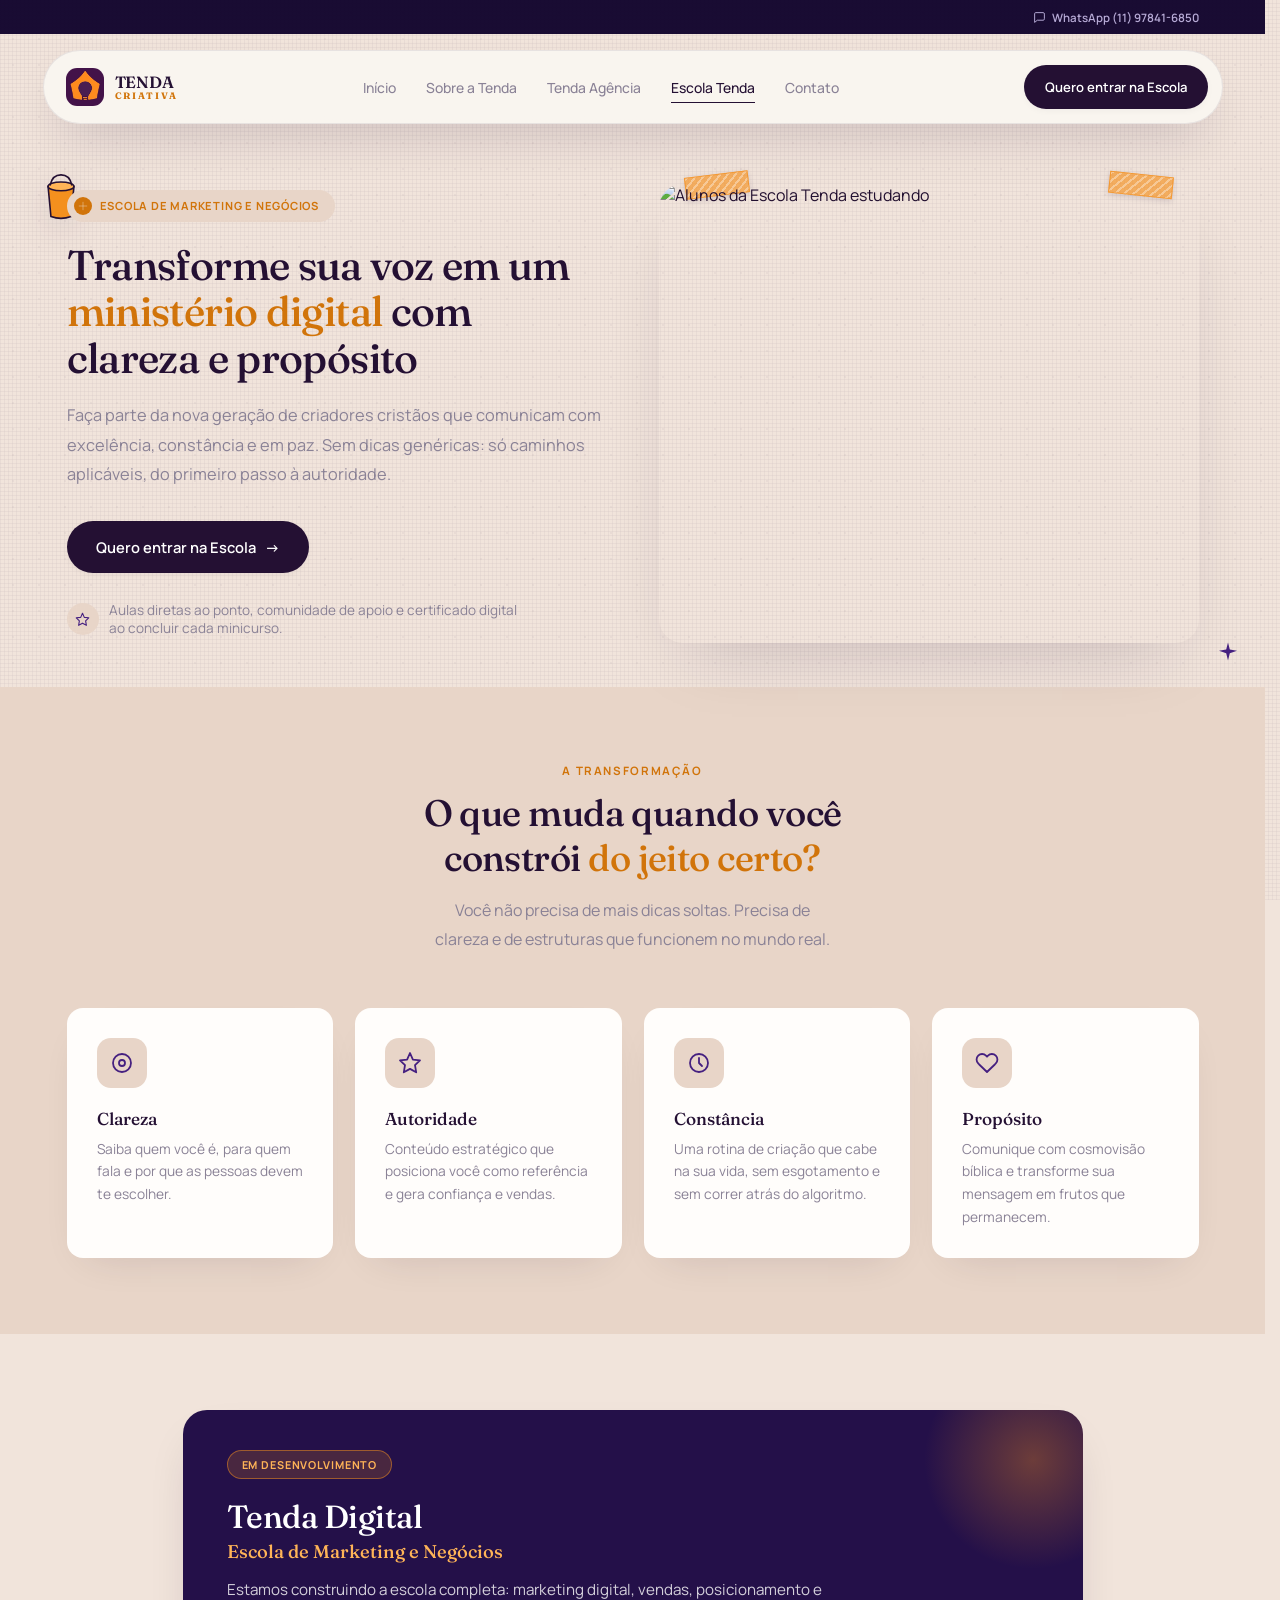
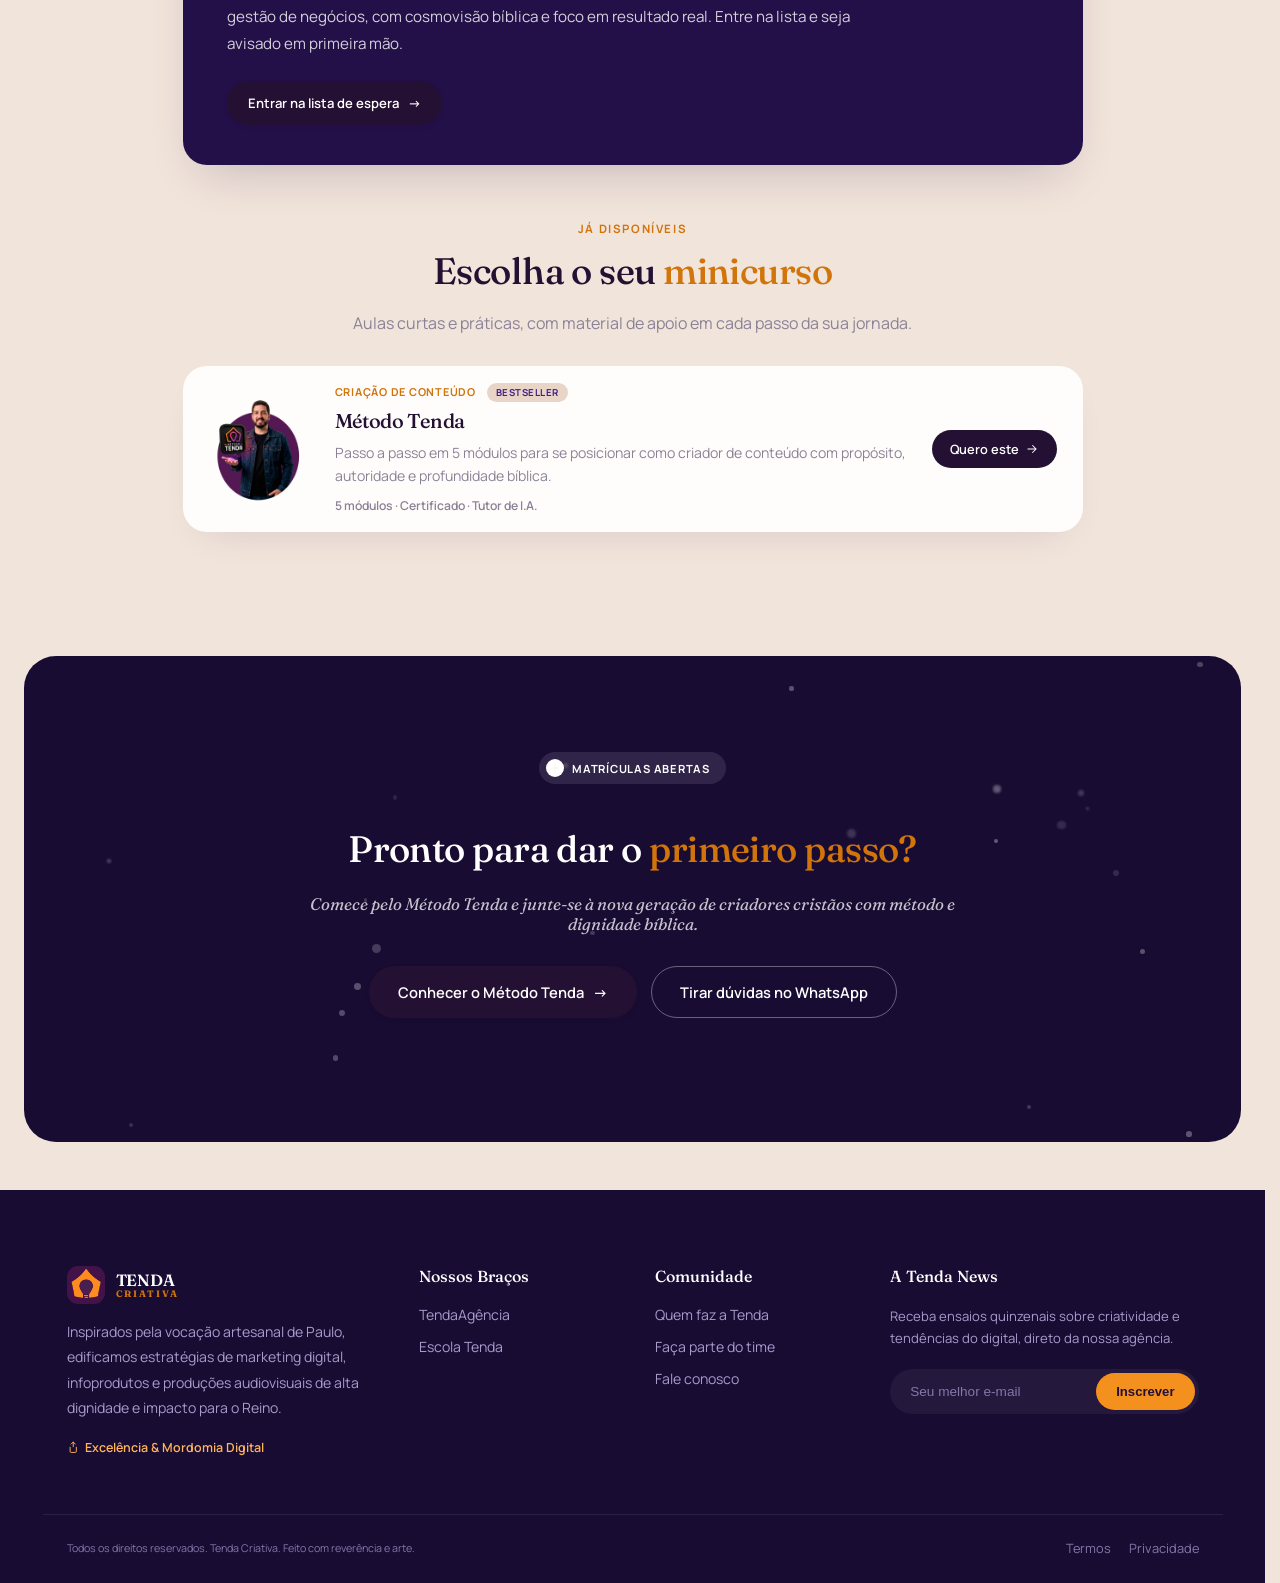
==== commit ec709039: "Add files via upload" ====
--- a/escola-tenda.html
+++ b/escola-tenda.html
@@ -70,7 +70,7 @@
     </div>
   </div>
   <div class="container class-hero-grid">
-    <div data-reveal>
+    <div class="hc" data-reveal>
       <span class="pill pill-orange"><span class="pill-dot"><svg viewBox="0 0 24 24"><path d="M12 2v20M2 12h20"/></svg></span>Escola de Marketing e Negócios</span>
       <h1>Transforme sua voz em um <span class="accent">ministério digital</span> com clareza e propósito</h1>
       <p class="hero-desc">Faça parte da nova geração de criadores cristãos que comunicam com excelência, constância e em paz. Sem dicas genéricas: só caminhos aplicáveis, do primeiro passo à autoridade.</p>
@@ -213,8 +213,8 @@
     <div class="footer-col newsletter">
       <strong>A Tenda News</strong>
       <p>Receba ensaios quinzenais sobre criatividade e tendências do digital, direto da nossa agência.</p>
-      <form class="news-form" onsubmit="return false;">
-        <input type="email" placeholder="Seu melhor e-mail" required>
+      <form class="news-form" action="https://tendacriativa.substack.com/subscribe" method="get" target="_blank" rel="noopener">
+        <input type="email" name="email" placeholder="Seu melhor e-mail" required>
         <button type="submit">Inscrever</button>
       </form>
     </div>
